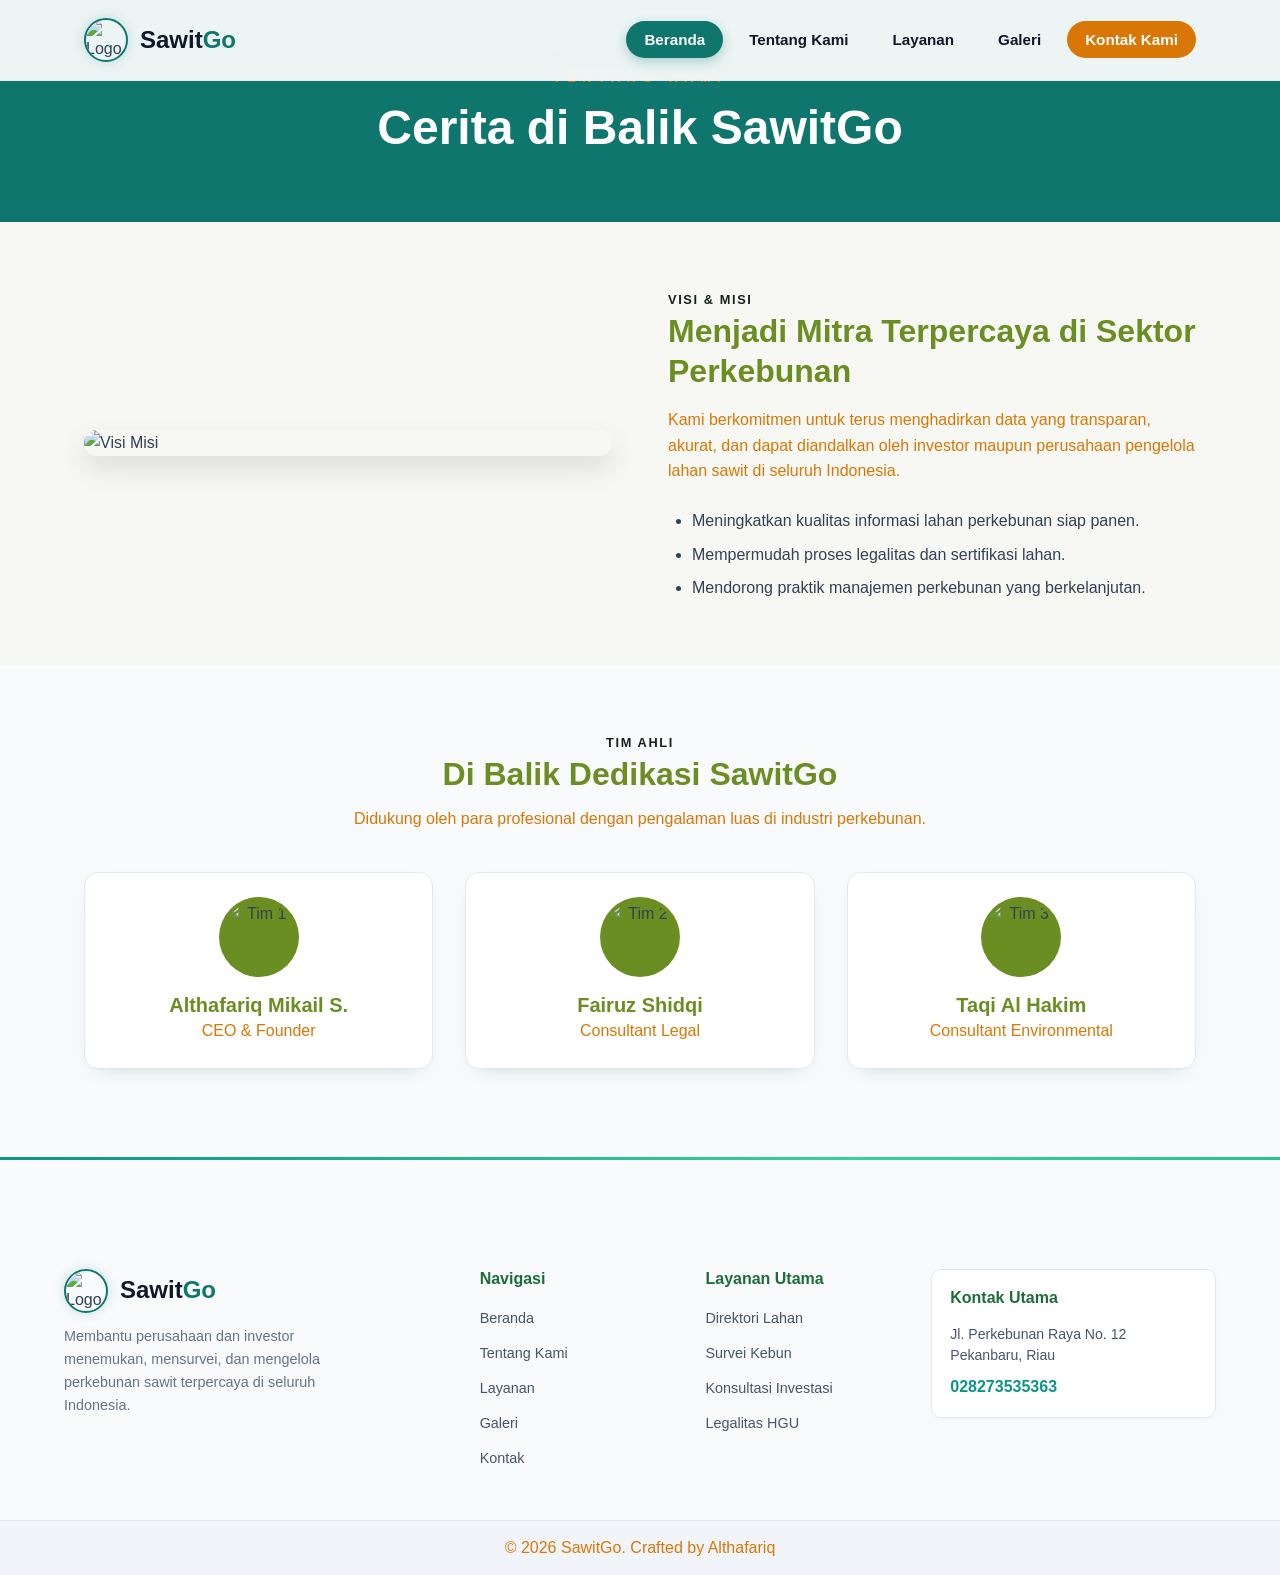
==== about.html @ cbb432f5 "first commit" ====
<!doctype html>
<html lang="id">
  <head>
    <meta charset="UTF-8" />
    <meta name="viewport" content="width=device-width, initial-scale=1.0" />
    <title>Tentang Kami - SawitGo</title>
    <link rel="stylesheet" href="Assets/css/Style.css" />
  </head>
  <body>
    <!-- Navbar Modern (Melayang / Sticky Glassmorphism) -->
    <header class="main-header">
      <nav class="navbar container">
        <a href="index.html" class="brand">
          <div class="brand__logo-box">
            <img
              src="assets/image/Sawit.jpeg"
              alt="Logo SawitGo"
              class="brand__logo"
            />
          </div>
          <span class="brand__title"
            >Sawit<span class="brand__highlight">Go</span></span
          >
        </a>

        <ul class="nav-menu">
          <li><a href="index.html" class="nav-link active">Beranda</a></li>
          <li><a href="about.html" class="nav-link">Tentang Kami</a></li>
          <li><a href="Layanan.html" class="nav-link">Layanan</a></li>
          <li><a href="Gallery.html" class="nav-link">Galeri</a></li>
          <li>
            <a href="Contact.html" class="nav-link nav-btn">Kontak Kami</a>
          </li>
        </ul>
      </nav>
    </header>

    <main>
      <!-- Hero Banner Tentang Kami -->
      <section class="bg-primary" style="padding: 4rem 0">
        <div class="container" style="text-align: center">
          <span
            class="text-accent"
            style="
              text-transform: uppercase;
              letter-spacing: 0.5em;
              font-size: 0.8rem;
              font-weight: 700;
            "
            >Tentang Kami</span
          >
          <h1 style="color: white; margin-top: 0.5rem">
            Cerita di Balik SawitGo
          </h1>
        </div>
      </section>

      <!-- Section Visi & Misi -->
      <section class="bg-light" style="padding: 4rem 0">
        <div class="container grid-about">
          <div class="grid-about__text">
            <div
              class="section-title"
              style="text-align: left; margin: 0 0 1rem 0"
            >
              <span>Visi & Misi</span>
              <h2>Menjadi Mitra Terpercaya di Sektor Perkebunan</h2>
            </div>
            <p>
              Kami berkomitmen untuk terus menghadirkan data yang transparan,
              akurat, dan dapat diandalkan oleh investor maupun perusahaan
              pengelola lahan sawit di seluruh Indonesia.
            </p>
            <ul
              style="margin-top: 1.5rem; list-style: disc; padding-left: 1.5rem"
            >
              <li style="margin-bottom: 0.5rem">
                Meningkatkan kualitas informasi lahan perkebunan siap panen.
              </li>
              <li style="margin-bottom: 0.5rem">
                Mempermudah proses legalitas dan sertifikasi lahan.
              </li>
              <li>
                Mendorong praktik manajemen perkebunan yang berkelanjutan.
              </li>
            </ul>
          </div>
          <div class="grid-about__image">
            <img
              src="assets/image/petani.jpeg"
              alt="Visi Misi"
              style="border-radius: 14px; width: 100%; object-fit: cover"
            />
          </div>
        </div>
      </section>

      <!-- Section Tim Kami -->
      <section style="padding: 4rem 0">
        <div class="container">
          <div
            class="section-title"
            style="text-align: center; margin-bottom: 2.5rem"
          >
            <span>Tim Ahli</span>
            <h2>Di Balik Dedikasi SawitGo</h2>
            <p>
              Didukung oleh para profesional dengan pengalaman luas di industri
              perkebunan.
            </p>
          </div>
          <div
            class="flex-row"
            style="
              display: flex;
              gap: 2rem;
              justify-content: center;
              flex-wrap: wrap;
            "
          >
            <div
              class="card"
              style="
                text-align: center;
                flex: 1;
                min-width: 250px;
                padding: 1.5rem;
              "
            >
              <img
                src="assets/image/logo1.jpeg"
                alt="Tim 1"
                style="
                  width: 80px;
                  height: 80px;
                  object-fit: cover;
                  margin: 0 auto 1rem auto;
                  padding: 0.25rem;
                  background: var(--secondary);
                  border-radius: 50%;
                "
              />
              <h3>Althafariq Mikail S.</h3>
              <p>CEO & Founder</p>
            </div>
            <div
              class="card"
              style="
                text-align: center;
                flex: 1;
                min-width: 250px;
                padding: 1.5rem;
              "
            >
              <img
                src="assets/image/logo2.jpeg"
                alt="Tim 2"
                style="
                  width: 80px;
                  height: 80px;
                  object-fit: cover;
                  margin: 0 auto 1rem auto;
                  padding: 0.25rem;
                  background: var(--secondary);
                  border-radius: 50%;
                "
              />
              <h3>Fairuz Shidqi</h3>
              <p>Consultant Legal</p>
            </div>
            <div
              class="card"
              style="
                text-align: center;
                flex: 1;
                min-width: 250px;
                padding: 1.5rem;
              "
            >
              <img
                src="assets/image/logo3.jpeg"
                alt="Tim 3"
                style="
                  width: 80px;
                  height: 80px;
                  object-fit: cover;
                  margin: 0 auto 1rem auto;
                  padding: 0.25rem;
                  background: var(--secondary);
                  border-radius: 50%;
                "
              />
              <h3>Taqi Al Hakim</h3>
              <p>Consultant Environmental</p>
            </div>
          </div>
        </div>
      </section>
    </main>

    <!-- Footer Modern dengan Animasi Aura -->
    <footer class="main-footer">
      <div class="footer-aura-line"></div>

      <div class="container footer-grid">
        <!-- Kolom 1: Brand / Profil Singkat -->
        <div class="footer-col">
          <a href="index.html" class="brand brand--footer">
            <div class="brand__logo-box">
              <img
                src="assets/image/Sawit.jpeg"
                alt="Logo SawitGo"
                class="brand__logo"
              />
            </div>
            <span class="brand__title"
              >Sawit<span class="brand__highlight">Go</span></span
            >
          </a>
          <p class="footer-desc">
            Membantu perusahaan dan investor menemukan, mensurvei, dan mengelola
            perkebunan sawit terpercaya di seluruh Indonesia.
          </p>
        </div>

        <!-- Kolom 2: Navigasi Cepat -->
        <div class="footer-col">
          <h4 class="footer-title">Navigasi</h4>
          <ul class="footer-links">
            <li><a href="index.html">Beranda</a></li>
            <li><a href="about.html">Tentang Kami</a></li>
            <li><a href="Layanan.html">Layanan</a></li>
            <li><a href="Gallery.html">Galeri</a></li>
            <li><a href="Contact.html">Kontak</a></li>
          </ul>
        </div>

        <!-- Kolom 3: Layanan Utama -->
        <div class="footer-col">
          <h4 class="footer-title">Layanan Utama</h4>
          <ul class="footer-links">
            <li><a href="Layanan.html">Direktori Lahan</a></li>
            <li><a href="Layanan.html">Survei Kebun</a></li>
            <li><a href="Layanan.html">Konsultasi Investasi</a></li>
            <li><a href="Layanan.html">Legalitas HGU</a></li>
          </ul>
        </div>

        <!-- Kolom 4: Kartu Kontak -->
        <div class="footer-col">
          <div class="footer-contact-card">
            <h4 class="footer-title">Kontak Utama</h4>
            <p>Jl. Perkebunan Raya No. 12<br />Pekanbaru, Riau</p>
            <a href="tel:028273535363" class="footer-phone">028273535363</a>
          </div>
        </div>
      </div>

      <!-- Copyright Bottom Bar -->
      <div class="footer-bottom">
        <div class="container text-center">
          <p>&copy; 2026 SawitGo. Crafted by Althafariq</p>
        </div>
      </div>
    </footer>
  </body>
</html>
---- Assets/css/Style.css ----
/* Universal selector (*) -> menimpa elemen sekaligus */
* {
  margin: 0;
  padding: 0;
  box-sizing: border-box; /* border & padding ikut dihitung ke dalam width/height */
}

/* Element selector -> menarget tag HTML langsung, tanpa class/id */

html {
  scroll-behavior: smooth; /* biar klik link #id di navbar geser halus */
}

body {
  font-family: "Inter", "Segoe UI", Arial, sans-serif;
  color: #1e293b;
  line-height: 1.6;
  background-color: #ffffff;
}

img {
  max-width: 100%;
  display: block; /* img default-nya inline, ini contoh kecil dari materi #Display */
}

a {
  text-decoration: none;
  color: inherit;
}

ul,
ol {
  list-style: none; /* biar bisa kita styling manual bullet-nya sendiri */
}

button {
  font-family: inherit;
  cursor: pointer;
  border: none;
}

/* =====================================================================
   2. VARIABEL WARNA (custom property, bonus di luar materi wajib)
   Dipakai berulang lewat var(--nama) supaya konsisten satu website.
   ===================================================================== */

:root {
  --primary: #14532d;
  --primary-light: #1f6b3a;

  --secondary: #6b8e23;
  --accent: #d4a72c;

  --light-bg: #f7f8f3;
  --gray-text: #59635b;
  --dark-text: #17221a;

  --border-color: #dde4dc;
  --white: #ffffff;
}

.bg-secondary {
  background-color: var(--secondary);
}

/* Layout dasar */
.container {
  width: 100%;
  max-width: 1140px;
  margin: 0 auto;
  padding: 0 1.25rem;
}

section {
  padding: 5rem 0;
}

/* Navbar */
header {
  position: sticky;
  top: 0;
  left: 0;
  width: 100%;
  z-index: 100;
}

.navbar__inner {
  display: flex;
  align-items: center;
  justify-content: space-between;
  padding: 1rem 1.25rem;
  background: var(--primary-light);
}

.navbar__logo img {
  height: 2.75rem;
  width: auto;
}

.navbar__menu {
  display: flex;
  flex-direction: row;
  flex-wrap: wrap;
  justify-content: center;
  gap: 1rem 1.75rem;
}

.navbar__menu a {
  color: #ffffff;
  font-weight: 500;
  font-size: 0.95rem;
  padding-bottom: 0.25rem;
  border-bottom: 2px solid transparent;
  transition:
    border-color 0.2s ease,
    color 0.2s ease;
}

/* Section Hero */

.hero {
  background-image:
    linear-gradient(rgba(3, 14, 25, 0.75), rgba(18, 42, 66, 0.85)),
    url("../image/petani.jpeg");
  background-size: cover;
  background-repeat: no-repeat;
  color: #ffffff;
}

.hero__inner {
  display: flex;
  flex-direction: column;
  align-items: flex-start;
  justify-content: center;
  min-height: 80vh;
  gap: 1.5rem;
  text-align: left;
}

/* Tipografi */
h1,
h2,
h3,
h4 {
  font-family: "Poppins", "Segoe UI", Arial, sans-serif;
  font-weight: 600;
  line-height: 1.25;
  color: var(--secondary);
}

h1 {
  font-size: 2.75rem;
}

h2 {
  font-size: 2rem;
  margin-bottom: 0.75rem;
}

h3 {
  font-size: 1.25rem;
}

p {
  font-size: 1rem;
  color: var(--accent);
}

strong {
  color: var(--primary);
}
em {
  color: var(--primary-light);
  font-style: italic;
}

.btn-group {
  display: flex;
  flex-direction: row;
  gap: 1rem;
  flex-wrap: wrap;
}
.btn {
  display: inline-block;
  padding: 0.85rem 1.75rem;
  font-weight: 600;
  font-size: 0.95rem;
}

.btn--primary {
  background: var(--primary-light);
  color: var(--accent);
}

.btn--outline {
  background: var(--secondary);
  color: #ffffff;
}

/* section statistik */
.stats {
  display: flex;
  justify-content: space-between;
  align-items: center;
  flex-wrap: wrap;
  gap: 2rem;
  text-align: center;
}

.stats__item strong {
  display: block;
  font-size: 2.25rem;
  color: var(--secondary);
}

/* section tentang */

.bg-light {
  background-color: var(--light-bg);
}

.grid-about {
  display: grid;
  grid-template-columns: 1fr 1fr;
  grid-template-areas: "gambar teks";
  gap: 3.5rem;
  align-items: center;
}

.grid-about__image {
  grid-area: gambar;
}

.grid-about__text {
  grid-area: teks;
}

.section-title {
  text-align: center;
  max-width: 640px;
  margin: 0 auto 3rem auto;
}

.section-title span {
  text-transform: uppercase;
  letter-spacing: 0.1rem;
  font-size: 0.8rem;
  font-weight: 700;
  color: var(--dark-text);
}

.grid-services {
  display: grid;
  grid-template-columns: repeat(auto-fit, minmax(240px, 1fr));
  gap: 1rem;
}

.card {
  width: 100%;
  padding: 2rem;
  margin-bottom: 1.5rem;
  border: 1px solid var(--border-color);
  border-radius: 14px;
  background: #ffffff;
  box-shadow: 0 8px 20px -14px rgba(20, 83, 45, 0.35);
}

.card__services {
  position: relative;
  overflow: hidden;
}

.flex-row {
  display: flex;
  flex-direction: row;
  flex-wrap: wrap;
  justify-content: center;
  align-items: stretch;
  gap: 1.5rem;
}

.flex-row > * {
  flex: 1 1 260px;
}

.btn--dark {
  background: var(--secondary);
  color: #ffffff;
}
/* Footer */

.footer {
  background: var(--light-bg);
  color: #000000;
}

.footer-grid {
  display: grid;
  grid-template-columns: 1fr;
  gap: 2.5rem;
  padding: 4rem 0 2rem 0;
}

.footer-grid h4 {
  color: #1f6b3a;
  margin-bottom: 1rem;
  font-size: 1rem;
}

.footer-grid ul li {
  margin-bottom: 0.6rem;
}

.footer-grid ul li a:hover {
  color: #d4a72c;
}

.footer-bottom {
  border-top: 1px solid rgba(4, 4, 4, 0.25);
  padding: 1.25rem 0;
  text-align: center;
  font-size: 0.85rem;
}

.social-links {
  display: flex;
  gap: 0.75rem;
}

.social-links a {
  width: 2.25rem;
  height: 2.25rem;
  border-radius: 50%;
  border: 1px solid;
  text-align: center;
  justify-content: center;
  display: flex;
}

.bg-primary {
  background-color: var(--primary);
}

.text-accent {
  color: var(--accent);
}

@media (min-width: 768px) {
  h1 {
    font-size: 3rem;
  }

  .grid-about {
    grid-template-columns: 1fr 1fr;
    grid-template-areas: "gambar teks";
  }

  .footer-grid {
    grid-template-columns: repeat(2, 1fr);
  }
}

@media (min-width: 992px) {
  .navbar__menu {
    flex-wrap: nowrap;
  }

  .footer-grid {
    grid-template-columns: repeat(4, 1fr);
  }
}

/* =====================================================================
   TAMBAHAN POLISH VISUAL (TANPA MENGUBAH / MENGAPUS KODE ATAS)
   ===================================================================== */

/* 1. Ubah Card Layanan Jadi Kartu Gambar Modern */
.card__services {
  min-height: 380px;
  display: flex;
  flex-direction: column;
  justify-content: flex-end;
  padding: 1.5rem !important;
  margin-bottom: 0;
  border: none;
  border-radius: 16px;
  box-shadow: 0 10px 25px rgba(20, 83, 45, 0.15);
  transition:
    transform 0.3s ease,
    box-shadow 0.3s ease;
}

.card__services:hover {
  transform: translateY(-6px);
  box-shadow: 0 18px 35px rgba(20, 83, 45, 0.25);
}

/* Membuat tag img mengisi background kartu secara otomatis */
.card__services img {
  position: absolute;
  top: 0;
  left: 0;
  width: 100% !important;
  height: 100% !important;
  object-fit: cover;
  margin-bottom: 0 !important;
  z-index: 1;
  transition: transform 0.4s ease;
}

.card__services:hover img {
  transform: scale(1.05);
}

/* Overlay gelap melengkung di bawah teks supaya tulisan kontras dan jelas */
.card__services::after {
  content: "";
  position: absolute;
  inset: 0;
  background: linear-gradient(
    to top,
    rgba(15, 45, 20, 0.95) 15%,
    rgba(20, 83, 45, 0.4) 60%,
    transparent 100%
  );
  z-index: 2;
}

/* Naikkan teks di atas layer overlay */
.card__services h3,
.card__services p {
  position: relative;
  z-index: 3;
}

.card__services h3 {
  color: #ffffff !important;
  font-size: 1.2rem;
  margin-bottom: 0.4rem;
}

.card__services p {
  color: #e2e8f0 !important;
  font-size: 0.88rem;
  line-height: 1.4;
}

/* 2. Styling Gambar "Tentang Kami" Bikin Efek Rounded & Shadow */
.grid-about__image img {
  border-radius: 16px;
  box-shadow: 0 12px 28px rgba(0, 0, 0, 0.12);
  object-fit: cover;
}

/* 3. Sentuhan Hover Efek Pada Tombol dan Card */
.btn {
  border-radius: 8px;
  transition: all 0.25s ease;
}

.btn:hover {
  transform: translateY(-2px);
  filter: brightness(1.1);
}

.flex-row .card {
  transition:
    transform 0.3s ease,
    box-shadow 0.3s ease;
}

.flex-row .card:hover {
  transform: translateY(-4px);
  box-shadow: 0 12px 24px rgba(20, 83, 45, 0.12);
}

/* Tambahan buat Gallery Html */
/* ==========================================
   STYLE GALERI MODERN
   ========================================== */
.gallery-grid {
  display: grid;
  grid-template-columns: repeat(auto-fit, minmax(320px, 1fr));
  gap: 2rem;
  margin-top: 2.5rem;
}

.gallery-card {
  background: #ffffff;
  border-radius: 16px;
  overflow: hidden;
  box-shadow: 0 4px 20px rgba(0, 0, 0, 0.06);
  transition:
    transform 0.3s ease,
    box-shadow 0.3s ease;
  display: flex;
  flex-direction: column;
  border: 1px solid rgba(0, 0, 0, 0.05);
}

.gallery-card:hover {
  transform: translateY(-8px);
  box-shadow: 0 12px 30px rgba(0, 0, 0, 0.12);
}

.gallery-card__img-wrapper {
  position: relative;
  width: 100%;
  padding-top: 60%; /* Aspect Ratio ~16:9 */
  overflow: hidden;
}

.gallery-card__img-wrapper img {
  position: absolute;
  top: 0;
  left: 0;
  width: 100%;
  height: 100%;
  object-fit: cover;
  transition: transform 0.5s ease;
}

.gallery-card:hover .gallery-card__img-wrapper img {
  transform: scale(1.06);
}

.gallery-card__badge {
  position: absolute;
  top: 1rem;
  right: 1rem;
  background: rgba(15, 42, 27, 0.85);
  backdrop-filter: blur(4px);
  color: #a3e635; /* Warna aksen/lime */
  padding: 0.35rem 0.8rem;
  border-radius: 20px;
  font-size: 0.75rem;
  font-weight: 600;
  letter-spacing: 0.5px;
}

.gallery-card__content {
  padding: 1.5rem;
  display: flex;
  flex-direction: column;
  flex-grow: 1;
}

.gallery-card__content h3 {
  font-size: 1.2rem;
  color: #1b382b;
  margin-bottom: 0.5rem;
  font-weight: 700;
}

.gallery-card__content p {
  font-size: 0.92rem;
  color: #4b5563;
  line-height: 1.5;
  margin-bottom: 1rem;
  flex-grow: 1;
}

.gallery-card__meta {
  display: flex;
  align-items: center;
  gap: 0.4rem;
  font-size: 0.82rem;
  color: #15803d;
  font-weight: 600;
  border-top: 1px solid #f0f0f0;
  padding-top: 0.8rem;
}

/* ==========================================================================
   COLOR PALETTE & VARIABLES (Forest Emerald & Warm Gold)
   ========================================================================== */
:root {
  --primary: #0f766e; /* Deep Teal / Emerald */
  --primary-dark: #115e59; /* Dark Emerald */
  --accent: #d97706; /* Warm Amber / Gold */
  --accent-light: #fef3c7; /* Light Gold Tint */
  --bg-main: #f8fafc; /* Soft Off-White Background */
  --bg-card: #ffffff;
  --text-dark: #0f172a;
  --text-body: #334155;
  --text-muted: #64748b;
  --border-color: #e2e8f0;

  --radius-sm: 8px;
  --radius-md: 16px;
  --radius-lg: 24px;

  --shadow-sm: 0 4px 6px -1px rgba(0, 0, 0, 0.05);
  --shadow-md: 0 10px 20px -3px rgba(15, 118, 110, 0.08);
  --shadow-hover: 0 20px 30px -5px rgba(15, 118, 110, 0.18);

  --transition: all 0.3s ease;
}

* {
  margin: 0;
  padding: 0;
  box-sizing: border-box;
}

body {
  font-family: "Plus Jakarta Sans", sans-serif;
  background-color: var(--bg-main);
  color: var(--text-body);
  line-height: 1.6;
}

.container {
  width: 90%;
  max-width: 1200px;
  margin: 0 auto;
}

/* ==========================================================================
   HEADER & STICKY NAVBAR
   ========================================================================== */
.main-header {
  position: fixed;
  top: 0;
  left: 0;
  width: 100%;
  z-index: 1000;
  background: rgba(255, 255, 255, 0.92);
  backdrop-filter: blur(12px);
  -webkit-backdrop-filter: blur(12px);
  border-bottom: 1px solid rgba(226, 232, 240, 0.8);
}

.navbar {
  display: flex;
  justify-content: space-between;
  align-items: center;
  height: 80px;
}

.brand {
  display: flex;
  align-items: center;
  gap: 12px;
  text-decoration: none;
}

.brand__logo-box {
  width: 44px;
  height: 44px;
  border-radius: 50%;
  overflow: hidden;
  border: 2px solid var(--primary);
  box-shadow: 0 0 12px rgba(15, 118, 110, 0.2);
}

.brand__logo {
  width: 100%;
  height: 100%;
  object-fit: cover;
}

.brand__title {
  font-size: 1.5rem;
  font-weight: 800;
  color: var(--text-dark);
}

.brand__highlight {
  color: var(--primary);
}

.nav-menu {
  display: flex;
  align-items: center;
  gap: 8px;
  list-style: none;
}

.nav-link {
  text-decoration: none;
  color: var(--text-dark);
  font-weight: 600;
  font-size: 0.95rem;
  padding: 10px 18px;
  border-radius: 99px;
  transition: var(--transition);
}

.nav-link:hover {
  color: var(--primary);
  background-color: rgba(15, 118, 110, 0.08);
}

.nav-link.active {
  background-color: var(--primary);
  color: #ffffff;
  box-shadow: 0 4px 12px rgba(15, 118, 110, 0.3);
}

.nav-btn {
  background-color: var(--accent);
  color: #ffffff !important;
}

.nav-btn:hover {
  background-color: #b45309;
}

/* ==========================================================================
   HERO SECTION
   ========================================================================== */
.hero-section {
  padding-top: 170px;
  padding-bottom: 80px;
  background: radial-gradient(
    circle at 50% 0%,
    rgba(15, 118, 110, 0.1),
    transparent 70%
  );
  text-align: center;
}

.badge-pill {
  display: inline-block;
  padding: 6px 16px;
  background-color: var(--accent-light);
  color: var(--accent);
  font-weight: 700;
  font-size: 0.85rem;
  border-radius: 99px;
  margin-bottom: 20px;
}

.hero-content h1 {
  font-size: 3rem;
  font-weight: 800;
  color: var(--text-dark);
  line-height: 1.25;
  max-width: 850px;
  margin: 0 auto 20px;
}

.hero-content h1 span {
  color: var(--primary);
}

.hero-content p {
  font-size: 1.15rem;
  color: var(--text-muted);
  max-width: 680px;
  margin: 0 auto 36px;
}

.hero-actions {
  display: flex;
  justify-content: center;
  gap: 16px;
}

.btn {
  display: inline-flex;
  align-items: center;
  justify-content: center;
  padding: 14px 32px;
  border-radius: 99px;
  font-weight: 700;
  text-decoration: none;
  font-size: 1rem;
  transition: var(--transition);
}

.btn-primary {
  background-color: var(--primary);
  color: #ffffff;
}

.btn-primary:hover {
  background-color: var(--primary-dark);
  transform: translateY(-2px);
  box-shadow: var(--shadow-hover);
}

.btn-outline {
  border: 2px solid var(--primary);
  color: var(--primary);
}

.btn-outline:hover {
  background-color: var(--primary);
  color: #ffffff;
}

.btn-large {
  padding: 18px 40px;
  font-size: 1.1rem;
}

/* ==========================================================================
   STATISTIK
   ========================================================================== */
.stats-section {
  margin-bottom: 80px;
}

.stats-grid {
  display: grid;
  grid-template-columns: repeat(auto-fit, minmax(200px, 1fr));
  gap: 20px;
}

.stat-card {
  background: var(--bg-card);
  padding: 28px 20px;
  border-radius: var(--radius-md);
  text-align: center;
  box-shadow: var(--shadow-sm);
  border: 1px solid var(--border-color);
}

.stat-card h3 {
  font-size: 2.3rem;
  font-weight: 800;
  color: var(--primary);
}

.stat-card p {
  font-weight: 600;
  color: var(--text-muted);
}

/* ==========================================================================
   SECTION TENTANG KAMI
   ========================================================================== */
.about-section {
  padding: 80px 0;
}

.about-grid {
  display: grid;
  grid-template-columns: 1fr 1fr;
  gap: 50px;
  align-items: center;
}

.about-image-wrapper {
  width: 100%;
  height: 460px;
  border-radius: var(--radius-lg);
  overflow: hidden;
  box-shadow: var(--shadow-md);
}

.about-image {
  width: 100%;
  height: 100%;
  object-fit: cover;
  object-position: top center;
  transition: var(--transition);
}

.about-image-wrapper:hover .about-image {
  transform: scale(1.03);
}

.section-tag {
  color: var(--accent);
  font-weight: 800;
  font-size: 0.85rem;
  letter-spacing: 1px;
  display: block;
  margin-bottom: 8px;
}

.about-text h2 {
  font-size: 2.2rem;
  color: var(--text-dark);
  margin-bottom: 20px;
  line-height: 1.3;
}

.about-text p {
  margin-bottom: 16px;
  font-size: 1.05rem;
}

.link-arrow {
  color: var(--primary);
  font-weight: 700;
  text-decoration: none;
  display: inline-block;
  margin-top: 10px;
  transition: var(--transition);
}

.link-arrow:hover {
  transform: translateX(5px);
  color: var(--primary-dark);
}

/* ==========================================================================
   SECTION LAYANAN (GRID 2 ATAS 2 BAWAH DENGAN FOTO BESAR & JELAS)
   ========================================================================== */
.services-section {
  padding: 90px 0;
  background-color: #ffffff;
}

.section-header {
  max-width: 650px;
  margin: 0 auto 50px;
}

.section-header h2 {
  font-size: 2.2rem;
  color: var(--text-dark);
}

.text-center {
  text-align: center;
}

/* Grid khusus 2 kolom (2 atas, 2 bawah) */
.services-grid-2x2 {
  display: grid;
  grid-template-columns: repeat(2, 1fr);
  gap: 32px;
}

.service-card {
  background: var(--bg-card);
  border-radius: var(--radius-lg);
  overflow: hidden;
  border: 1px solid var(--border-color);
  box-shadow: var(--shadow-sm);
  transition: var(--transition);
  display: flex;
  flex-direction: column;
}

.service-card:hover {
  transform: translateY(-8px);
  box-shadow: var(--shadow-hover);
  border-color: rgba(15, 118, 110, 0.4);
}

/* Frame foto yang besar dan jelas */
.service-card__image-box {
  width: 100%;
  height: 260px; /* Ukuran tinggi agar foto terlihat utuh & padat */
  overflow: hidden;
  background-color: #f1f5f9;
}

.service-card__image-box img {
  width: 100%;
  height: 100%;
  object-fit: cover;
  object-position: center;
  transition: var(--transition);
}

.service-card:hover .service-card__image-box img {
  transform: scale(1.05);
}

.service-card__body {
  padding: 28px;
}

.service-card__body h3 {
  font-size: 1.35rem;
  color: var(--text-dark);
  margin-bottom: 12px;
}

.service-card__body p {
  color: var(--text-body);
  font-size: 1rem;
  line-height: 1.6;
}

/* ==========================================================================
   SECTION KEUNGGULAN
   ========================================================================== */
.features-section {
  padding: 90px 0;
}

.features-grid {
  display: grid;
  grid-template-columns: repeat(auto-fit, minmax(280px, 1fr));
  gap: 28px;
}

.feature-box {
  background: var(--bg-card);
  padding: 36px 28px;
  border-radius: var(--radius-md);
  border: 1px solid var(--border-color);
  box-shadow: var(--shadow-sm);
}

.feature-num {
  font-size: 2.2rem;
  font-weight: 800;
  color: var(--accent);
  margin-bottom: 8px;
}

.feature-box h3 {
  font-size: 1.25rem;
  color: var(--text-dark);
  margin-bottom: 10px;
}

/* ==========================================================================
   CTA SECTION (Bersih & Elegan)
   ========================================================================== */
.cta-section {
  padding: 60px 0;
  background: linear-gradient(135deg, #0d9488 0%, #115e59 100%);
  color: #ffffff;
  text-align: center;
}

.cta-section h2 {
  font-size: 2rem;
  font-weight: 700;
  color: #ffffff !important;
  margin-bottom: 12px;
}

.cta-section p {
  font-size: 1rem;
  color: #e2e8f0 !important;
  max-width: 600px;
  margin: 0 auto 24px;
}

.btn-cta {
  background-color: #ffffff;
  color: #0f766e;
  padding: 12px 28px;
  border-radius: 8px;
  font-weight: 700;
  text-decoration: none;
  display: inline-block;
  transition: all 0.2s ease;
  box-shadow: 0 4px 10px rgba(0, 0, 0, 0.1);
}

.btn-cta:hover {
  background-color: #f8fafc;
  transform: translateY(-2px);
}

/* ==========================================================================
   ANIMASI AURA FOOTER & TATA LETAK RAPI
   ========================================================================== */

/* Keyframe untuk animasi pergerakan aura glowing */
@keyframes auraGlow {
  0% {
    background-position: 0% 50%;
    box-shadow: 0 0 15px rgba(13, 148, 136, 0.4);
  }
  50% {
    background-position: 100% 50%;
    box-shadow: 0 0 25px rgba(52, 211, 153, 0.7);
  }
  100% {
    background-position: 0% 50%;
    box-shadow: 0 0 15px rgba(13, 148, 136, 0.4);
  }
}

.main-footer {
  position: relative;
  background-color: #f8fafc; /* Latar terang netral & bersih */
  color: #334155;
  padding-top: 48px;
  overflow: hidden;
}

/* Garis Pembatas Atas dengan Efek Aura Menyala */
.footer-aura-line {
  position: absolute;
  top: 0;
  left: 0;
  width: 100%;
  height: 3px;
  background: linear-gradient(90deg, #0d9488, #34d399, #10b981, #0d9488);
  background-size: 200% 200%;
  animation: auraGlow 4s ease infinite;
}

/* Tata Letak Grid Simetris & Rapi */
.footer-grid {
  display: grid;
  grid-template-columns: 2fr 1fr 1fr 1.5fr;
  gap: 36px;
  align-items: start;
  padding-bottom: 40px;
}

.brand--footer .brand__title {
  color: #0f172a !important;
  font-weight: 700;
}

.footer-desc {
  margin-top: 12px;
  font-size: 0.9rem;
  line-height: 1.6;
  color: #64748b;
  max-width: 300px;
}

.footer-title {
  color: #0f172a;
  font-size: 1rem;
  font-weight: 700;
  margin-bottom: 16px;
  position: relative;
}

.footer-links {
  list-style: none;
  padding: 0;
  margin: 0;
}

.footer-links li {
  margin-bottom: 8px;
}

.footer-links a {
  color: #475569;
  text-decoration: none;
  font-size: 0.9rem;
  transition: all 0.2s ease;
}

.footer-links a:hover {
  color: #0d9488; /* Warna aksen hijau halus saat hover */
  padding-left: 4px;
}

/* Kartu Kontak Minimalis */
.footer-contact-card {
  background: #ffffff;
  padding: 18px;
  border-radius: 10px;
  border: 1px solid #e2e8f0;
  box-shadow: 0 2px 8px rgba(0, 0, 0, 0.03);
  transition:
    transform 0.3s ease,
    box-shadow 0.3s ease;
}

.footer-contact-card:hover {
  transform: translateY(-2px);
  box-shadow: 0 4px 12px rgba(13, 148, 136, 0.12);
}

.footer-contact-card p {
  color: #475569;
  font-size: 0.88rem;
  margin-bottom: 8px;
  line-height: 1.5;
}

.footer-phone {
  display: inline-block;
  color: #0d9488;
  font-weight: 700;
  font-size: 1rem;
  text-decoration: none;
}

.footer-phone:hover {
  text-decoration: underline;
}

/* Bottom Bar Copyright */
.footer-bottom {
  background-color: #f1f5f9;
  border-top: 1px solid #e2e8f0;
  padding: 14px 0;
  font-size: 0.85rem;
  color: #64748b;
  text-align: center;
}

/* Responsif untuk Layar Tablet dan HP */
@media (max-width: 992px) {
  .footer-grid {
    grid-template-columns: 1fr 1fr;
  }
}

@media (max-width: 576px) {
  .footer-grid {
    grid-template-columns: 1fr;
  }
}
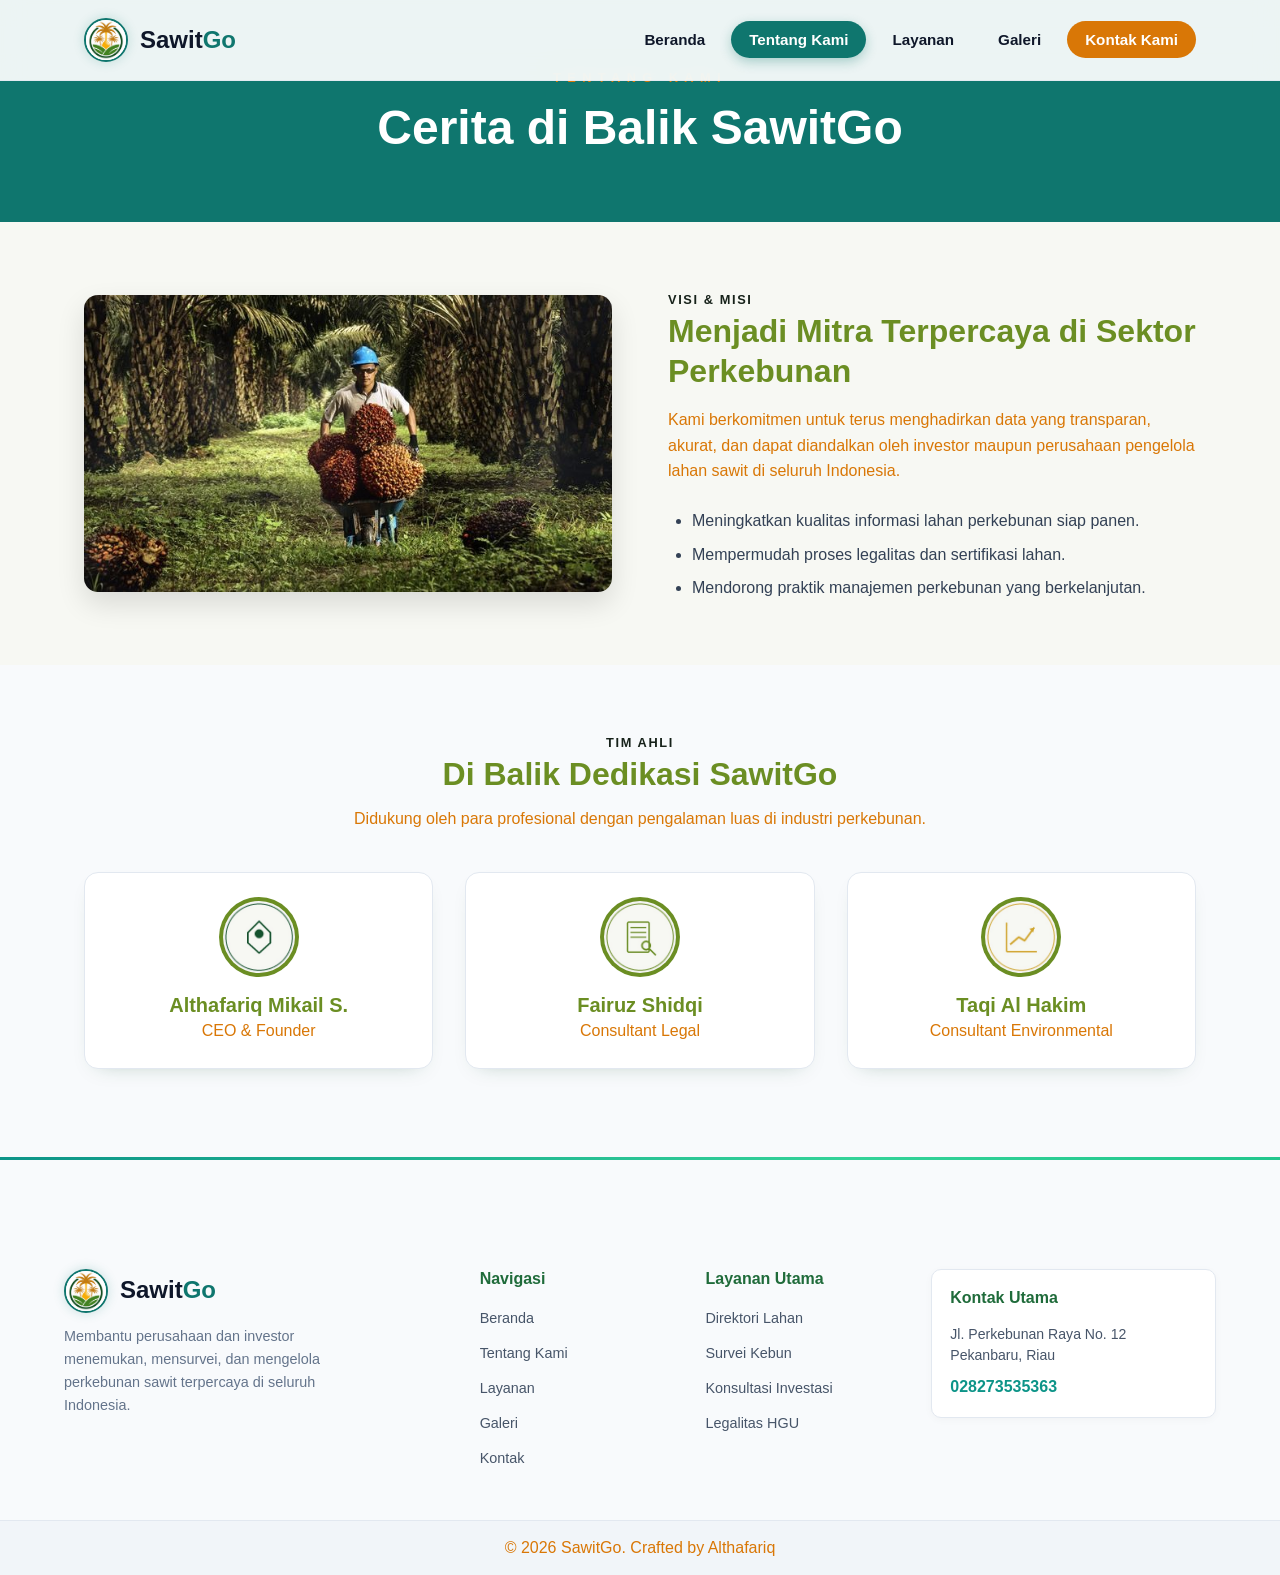
==== commit 5590591e: "fix: perbarui path Assets dan Style.css" ====
--- a/about.html
+++ b/about.html
@@ -13,7 +13,7 @@
         <a href="index.html" class="brand">
           <div class="brand__logo-box">
             <img
-              src="assets/image/Sawit.jpeg"
+              src="Assets/image/Sawit.jpeg"
               alt="Logo SawitGo"
               class="brand__logo"
             />
@@ -24,8 +24,8 @@
         </a>
 
         <ul class="nav-menu">
-          <li><a href="index.html" class="nav-link active">Beranda</a></li>
-          <li><a href="about.html" class="nav-link">Tentang Kami</a></li>
+          <li><a href="index.html" class="nav-link">Beranda</a></li>
+          <li><a href="about.html" class="nav-link active">Tentang Kami</a></li>
           <li><a href="Layanan.html" class="nav-link">Layanan</a></li>
           <li><a href="Gallery.html" class="nav-link">Galeri</a></li>
           <li>
@@ -63,7 +63,7 @@
               class="section-title"
               style="text-align: left; margin: 0 0 1rem 0"
             >
-              <span>Visi & Misi</span>
+              <span>Visi &amp; Misi</span>
               <h2>Menjadi Mitra Terpercaya di Sektor Perkebunan</h2>
             </div>
             <p>
@@ -87,7 +87,7 @@
           </div>
           <div class="grid-about__image">
             <img
-              src="assets/image/petani.jpeg"
+              src="Assets/image/petani.jpeg"
               alt="Visi Misi"
               style="border-radius: 14px; width: 100%; object-fit: cover"
             />
@@ -128,7 +128,7 @@
               "
             >
               <img
-                src="assets/image/logo1.jpeg"
+                src="Assets/image/logo1.jpeg"
                 alt="Tim 1"
                 style="
                   width: 80px;
@@ -141,7 +141,7 @@
                 "
               />
               <h3>Althafariq Mikail S.</h3>
-              <p>CEO & Founder</p>
+              <p>CEO &amp; Founder</p>
             </div>
             <div
               class="card"
@@ -153,7 +153,7 @@
               "
             >
               <img
-                src="assets/image/logo2.jpeg"
+                src="Assets/image/logo2.jpeg"
                 alt="Tim 2"
                 style="
                   width: 80px;
@@ -178,7 +178,7 @@
               "
             >
               <img
-                src="assets/image/logo3.jpeg"
+                src="Assets/image/logo3.jpeg"
                 alt="Tim 3"
                 style="
                   width: 80px;
@@ -208,7 +208,7 @@
           <a href="index.html" class="brand brand--footer">
             <div class="brand__logo-box">
               <img
-                src="assets/image/Sawit.jpeg"
+                src="Assets/image/Sawit.jpeg"
                 alt="Logo SawitGo"
                 class="brand__logo"
               />
